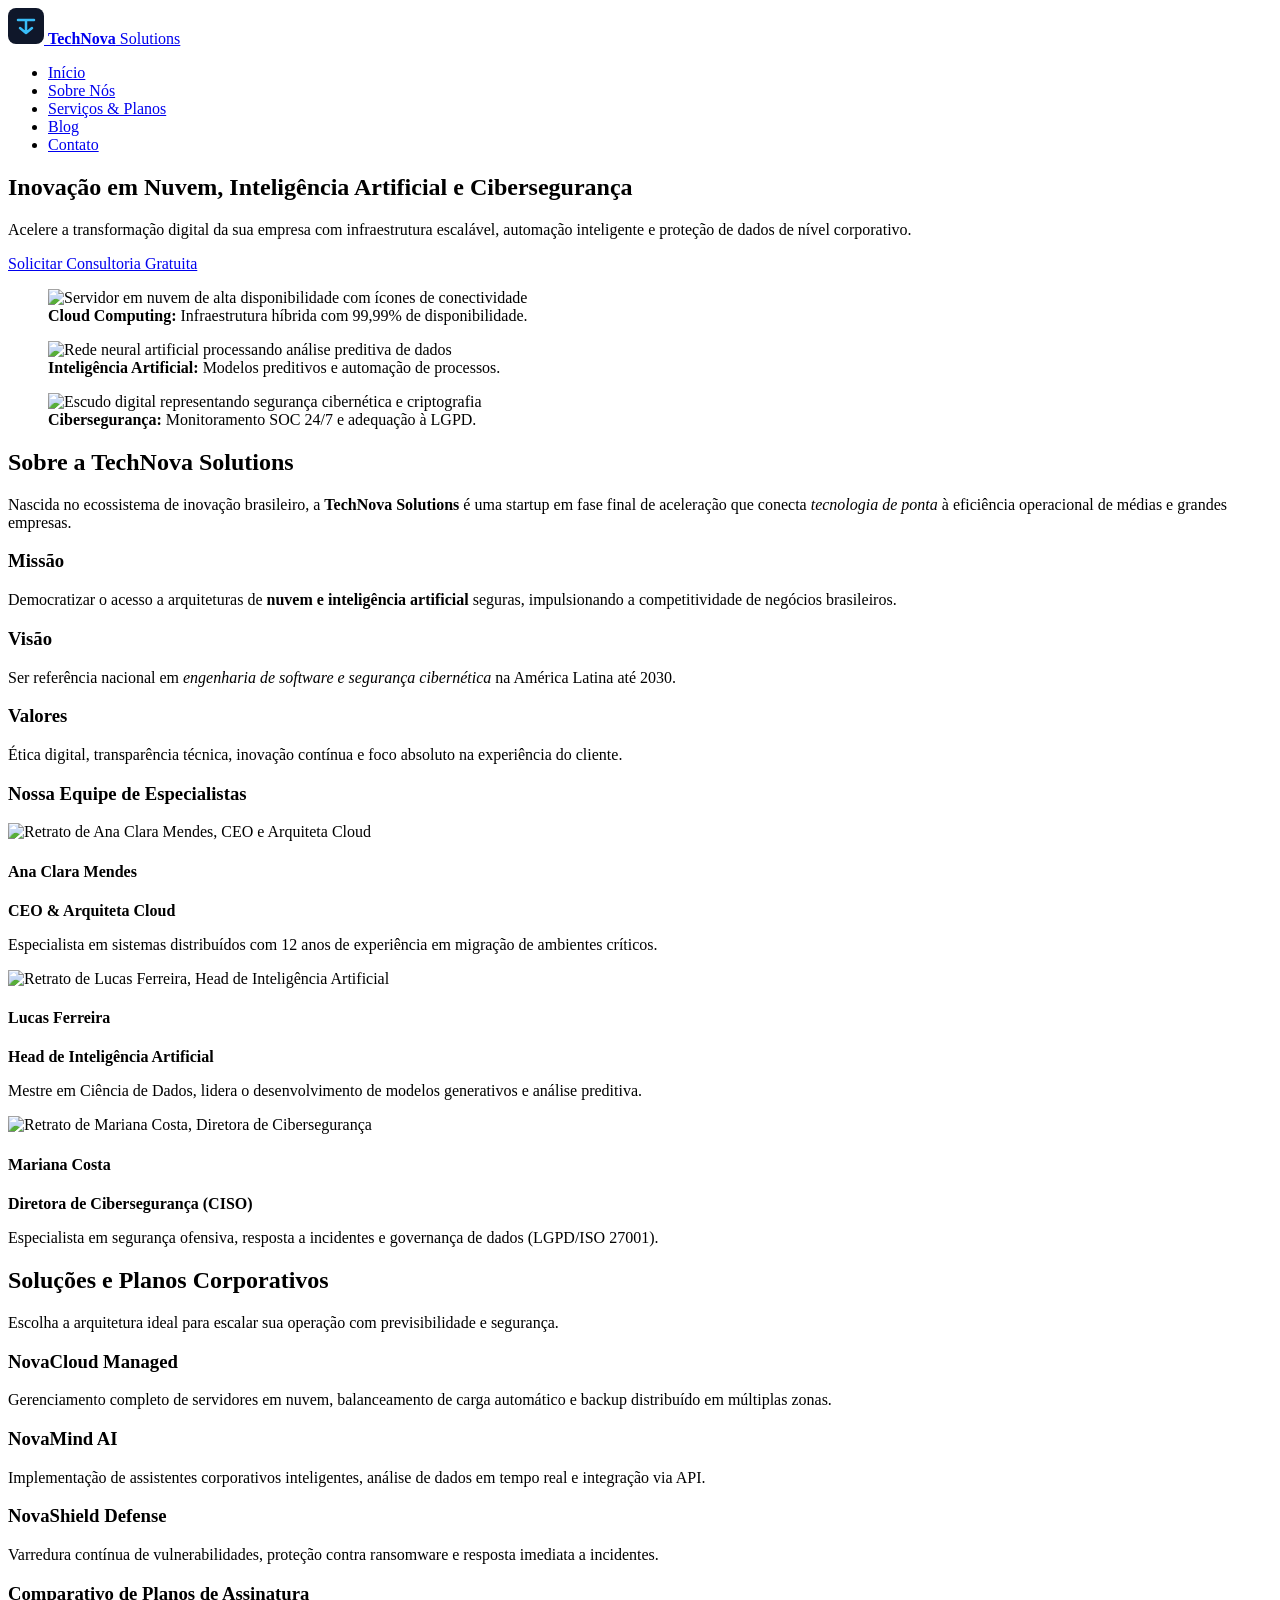
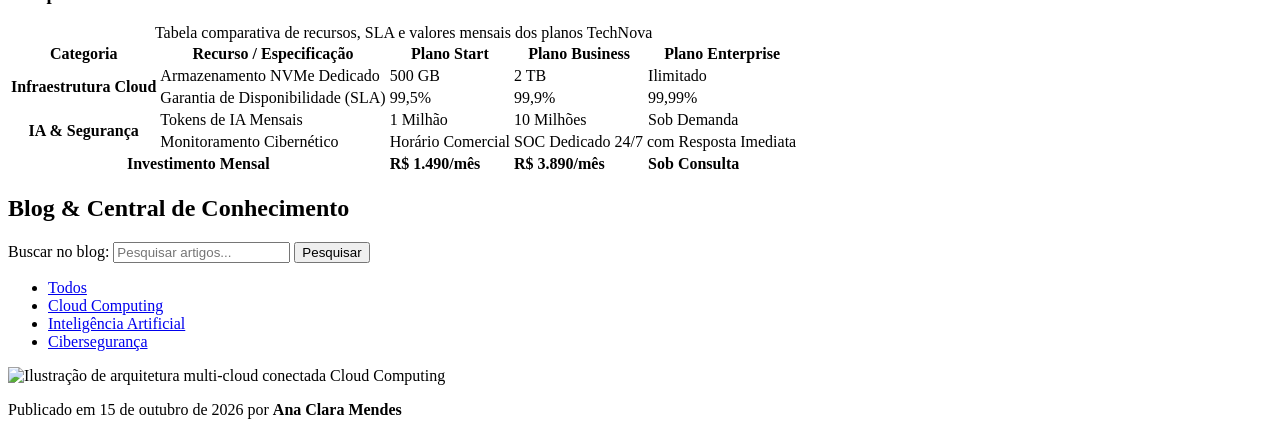
==== index.html @ b2b6f281 "Add files via upload" ====
<!DOCTYPE html>
<html lang="pt-BR">
<head>
    <meta charset="UTF-8">
    <meta name="viewport" content="width=device-width, initial-scale=1.0">
    <meta name="description" content="TechNova Solutions - Startup brasileira especializada em Computação em Nuvem, Inteligência Artificial e Cibersegurança para empresas modernas.">
    <title>TechNova Solutions | Cloud, Inteligência Artificial e Cibersegurança</title>
    <link rel="stylesheet" href="css/style.css">
</head>
<body id="topo">

    <header>
        <div class="logo">
            <a href="#topo" aria-label="Página inicial da TechNova Solutions">
                <svg width="36" height="36" viewBox="0 0 36 36" fill="none" xmlns="http://w3.org" aria-hidden="true">
                    <rect width="36" height="36" rx="8" fill="#0F172A"/>
                    <path d="M10 12H26M18 12V25M12 20L18 25L24 20" stroke="#38BDF8" stroke-width="2.5" stroke-linecap="round" stroke-linejoin="round"/>
                </svg>
                <span><strong>TechNova</strong> Solutions</span>
            </a>
        </div>

        <nav aria-label="Menu Principal">
            <ul>
                <li><a href="#inicio">Início</a></li>
                <li><a href="#sobre">Sobre Nós</a></li>
                <li><a href="#servicos">Serviços &amp; Planos</a></li>
                <li><a href="#blog">Blog</a></li>
                <li><a href="#contato">Contato</a></li>
            </ul>
        </nav>
    </header>

    <main>

        <section id="inicio" class="hero">
            <div class="hero-conteudo">
                <h1>Inovação em Nuvem, Inteligência Artificial e Cibersegurança</h1>
                <p>Acelere a transformação digital da sua empresa com infraestrutura escalável, automação inteligente e proteção de dados de nível corporativo.</p>
                <a href="#contato" class="btn-cta">Solicitar Consultoria Gratuita</a>
            </div>

            <div class="hero-destaques">
                <figure>
                    <img src="img/destaque-cloud.webp" alt="Servidor em nuvem de alta disponibilidade com ícones de conectividade" width="320" height="200">
                    <figcaption><strong>Cloud Computing:</strong> Infraestrutura híbrida com 99,99% de disponibilidade.</figcaption>
                </figure>

                <figure>
                    <img src="img/destaque-ia.webp" alt="Rede neural artificial processando análise preditiva de dados" width="320" height="200">
                    <figcaption><strong>Inteligência Artificial:</strong> Modelos preditivos e automação de processos.</figcaption>
                </figure>

                <figure>
                    <img src="img/destaque-cyber.webp" alt="Escudo digital representando segurança cibernética e criptografia" width="320" height="200">
                    <figcaption><strong>Cibersegurança:</strong> Monitoramento SOC 24/7 e adequação à LGPD.</figcaption>
                </figure>
            </div>
        </section>

        <section id="sobre">
            <h2>Sobre a TechNova Solutions</h2>
            <p>Nascida no ecossistema de inovação brasileiro, a <strong>TechNova Solutions</strong> é uma startup em fase final de aceleração que conecta <em>tecnologia de ponta</em> à eficiência operacional de médias e grandes empresas.</p>

            <div class="pilares-institucionais">
                <article>
                    <h3>Missão</h3>
                    <p>Democratizar o acesso a arquiteturas de <strong>nuvem e inteligência artificial</strong> seguras, impulsionando a competitividade de negócios brasileiros.</p>
                </article>

                <article>
                    <h3>Visão</h3>
                    <p>Ser referência nacional em <em>engenharia de software e segurança cibernética</em> na América Latina até 2030.</p>
                </article>

                <article>
                    <h3>Valores</h3>
                    <p>Ética digital, transparência técnica, inovação contínua e foco absoluto na experiência do cliente.</p>
                </article>
            </div>

            <h3>Nossa Equipe de Especialistas</h3>
            <div class="grade-equipe">
                <article>
                    <img src="img/equipe-ana.webp" alt="Retrato de Ana Clara Mendes, CEO e Arquiteta Cloud" width="220" height="220">
                    <h4>Ana Clara Mendes</h4>
                    <p><strong>CEO &amp; Arquiteta Cloud</strong></p>
                    <p>Especialista em sistemas distribuídos com 12 anos de experiência em migração de ambientes críticos.</p>
                </article>

                <article>
                    <img src="img/equipe-lucas.webp" alt="Retrato de Lucas Ferreira, Head de Inteligência Artificial" width="220" height="220">
                    <h4>Lucas Ferreira</h4>
                    <p><strong>Head de Inteligência Artificial</strong></p>
                    <p>Mestre em Ciência de Dados, lidera o desenvolvimento de modelos generativos e análise preditiva.</p>
                </article>

                <article>
                    <img src="img/equipe-mariana.webp" alt="Retrato de Mariana Costa, Diretora de Cibersegurança" width="220" height="220">
                    <h4>Mariana Costa</h4>
                    <p><strong>Diretora de Cibersegurança (CISO)</strong></p>
                    <p>Especialista em segurança ofensiva, resposta a incidentes e governança de dados (LGPD/ISO 27001).</p>
                </article>
            </div>
        </section>

        <section id="servicos">
            <h2>Soluções e Planos Corporativos</h2>
            <p>Escolha a arquitetura ideal para escalar sua operação com previsibilidade e segurança.</p>

            <div class="catalogo-servicos">
                <article>
                    <h3>NovaCloud Managed</h3>
                    <p>Gerenciamento completo de servidores em nuvem, balanceamento de carga automático e backup distribuído em múltiplas zonas.</p>
                </article>

                <article>
                    <h3>NovaMind AI</h3>
                    <p>Implementação de assistentes corporativos inteligentes, análise de dados em tempo real e integração via API.</p>
                </article>

                <article>
                    <h3>NovaShield Defense</h3>
                    <p>Varredura contínua de vulnerabilidades, proteção contra ransomware e resposta imediata a incidentes.</p>
                </article>
            </div>

            <h3>Comparativo de Planos de Assinatura</h3>
            <table>
                <caption>Tabela comparativa de recursos, SLA e valores mensais dos planos TechNova</caption>
                <thead>
                    <tr>
                        <th scope="col">Categoria</th>
                        <th scope="col">Recurso / Especificação</th>
                        <th scope="col">Plano Start</th>
                        <th scope="col">Plano Business</th>
                        <th scope="col">Plano Enterprise</th>
                    </tr>
                </thead>
                <tbody>
                    <tr>
                        <th scope="row" rowspan="2">Infraestrutura Cloud</th>
                        <td>Armazenamento NVMe Dedicado</td>
                        <td>500 GB</td>
                        <td>2 TB</td>
                        <td>Ilimitado</td>
                    </tr>
                    <tr>
                        <td>Garantia de Disponibilidade (SLA)</td>
                        <td>99,5%</td>
                        <td>99,9%</td>
                        <td>99,99%</td>
                    </tr>
                    <tr>
                        <th scope="row" rowspan="2">IA &amp; Segurança</th>
                        <td>Tokens de IA Mensais</td>
                        <td>1 Milhão</td>
                        <td>10 Milhões</td>
                        <td>Sob Demanda</td>
                    </tr>
                    <tr>
                        <td>Monitoramento Cibernético</td>
                        <td>Horário Comercial</td>
                        <td colspan="2">SOC Dedicado 24/7 com Resposta Imediata</td>
                    </tr>
                </tbody>
                <tfoot>
                    <tr>
                        <th scope="row" colspan="2">Investimento Mensal</th>
                        <td><strong>R$ 1.490/mês</strong></td>
                        <td><strong>R$ 3.890/mês</strong></td>
                        <td><strong>Sob Consulta</strong></td>
                    </tr>
                </tfoot>
            </table>
        </section>

        <section id="blog">
            <h2>Blog &amp; Central de Conhecimento</h2>

            <div class="blog-filtros">
                <form action="#blog" method="get" role="search">
                    <label for="busca-artigos">Buscar no blog:</label>
                    <input type="search" id="busca-artigos" name="q" placeholder="Pesquisar artigos...">
                    <button type="submit">Pesquisar</button>
                </form>

                <nav aria-label="Categorias do Blog">
                    <ul>
                        <li><a href="#blog">Todos</a></li>
                        <li><a href="#blog">Cloud Computing</a></li>
                        <li><a href="#blog">Inteligência Artificial</a></li>
                        <li><a href="#blog">Cibersegurança</a></li>
                    </ul>
                </nav>
            </div>

            <div class="grade-artigos">
                <article>
                    <img src="img/blog-nuvem.webp" alt="Ilustração de arquitetura multi-cloud conectada" width="350" height="200">
                    <span>Cloud Computing</span>
                    <p>Publicado em <time datetime="2026-10-15">15 de outubro de 2026</time> por <strong>Ana Clara Mendes</strong></p>
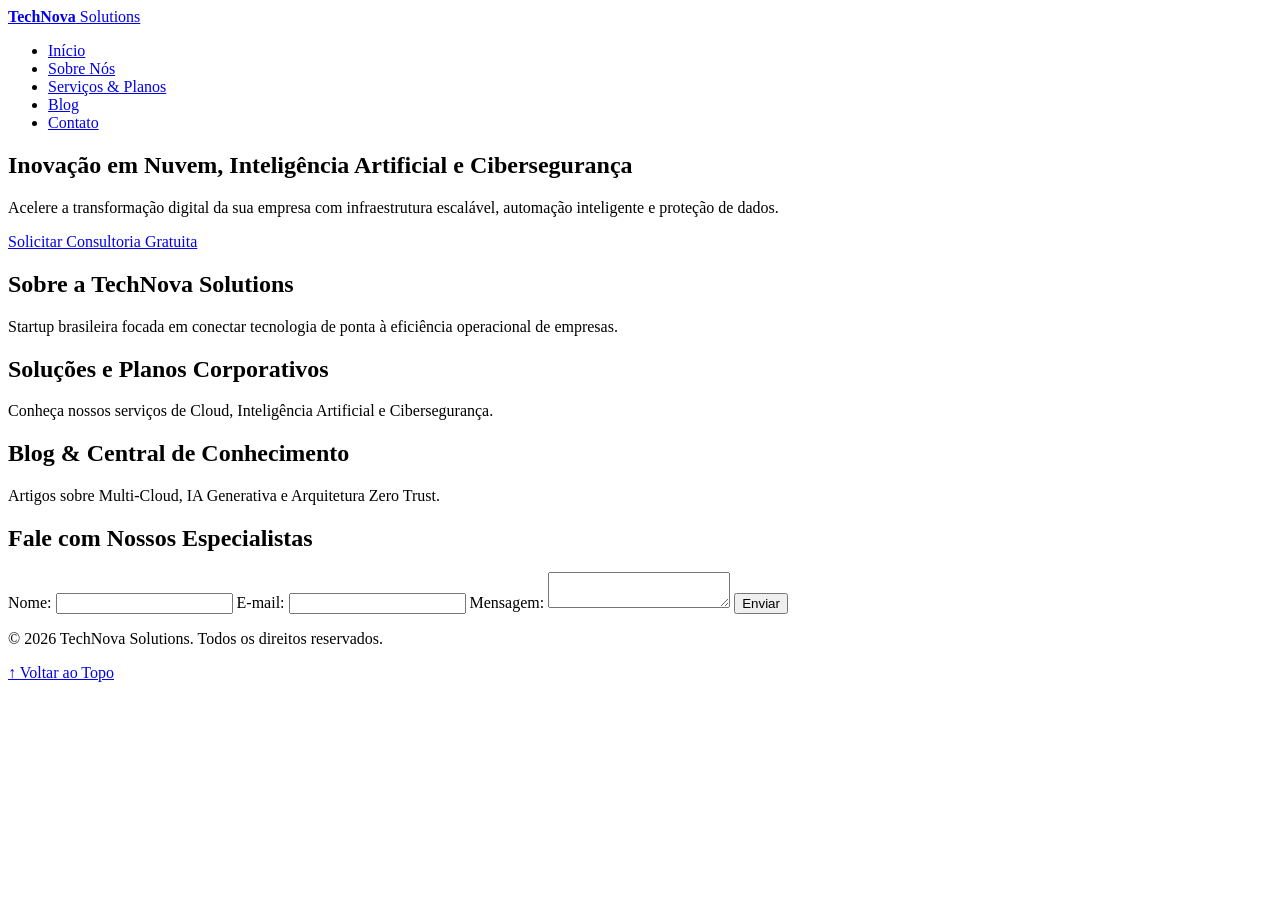
==== commit c04c483c: "Update index.html" ====
--- a/index.html
+++ b/index.html
@@ -3,23 +3,15 @@
 <head>
     <meta charset="UTF-8">
     <meta name="viewport" content="width=device-width, initial-scale=1.0">
-    <meta name="description" content="TechNova Solutions - Startup brasileira especializada em Computação em Nuvem, Inteligência Artificial e Cibersegurança para empresas modernas.">
+    <meta name="description" content="TechNova Solutions - Startup brasileira especializada em Computação em Nuvem, Inteligência Artificial e Cibersegurança.">
     <title>TechNova Solutions | Cloud, Inteligência Artificial e Cibersegurança</title>
     <link rel="stylesheet" href="css/style.css">
 </head>
 <body id="topo">
-
     <header>
         <div class="logo">
-            <a href="#topo" aria-label="Página inicial da TechNova Solutions">
-                <svg width="36" height="36" viewBox="0 0 36 36" fill="none" xmlns="http://w3.org" aria-hidden="true">
-                    <rect width="36" height="36" rx="8" fill="#0F172A"/>
-                    <path d="M10 12H26M18 12V25M12 20L18 25L24 20" stroke="#38BDF8" stroke-width="2.5" stroke-linecap="round" stroke-linejoin="round"/>
-                </svg>
-                <span><strong>TechNova</strong> Solutions</span>
-            </a>
+            <a href="#topo"><strong>TechNova</strong> Solutions</a>
         </div>
-
         <nav aria-label="Menu Principal">
             <ul>
                 <li><a href="#inicio">Início</a></li>
@@ -32,171 +24,47 @@
     </header>
 
     <main>
-
         <section id="inicio" class="hero">
-            <div class="hero-conteudo">
-                <h1>Inovação em Nuvem, Inteligência Artificial e Cibersegurança</h1>
-                <p>Acelere a transformação digital da sua empresa com infraestrutura escalável, automação inteligente e proteção de dados de nível corporativo.</p>
-                <a href="#contato" class="btn-cta">Solicitar Consultoria Gratuita</a>
-            </div>
-
-            <div class="hero-destaques">
-                <figure>
-                    <img src="img/destaque-cloud.webp" alt="Servidor em nuvem de alta disponibilidade com ícones de conectividade" width="320" height="200">
-                    <figcaption><strong>Cloud Computing:</strong> Infraestrutura híbrida com 99,99% de disponibilidade.</figcaption>
-                </figure>
-
-                <figure>
-                    <img src="img/destaque-ia.webp" alt="Rede neural artificial processando análise preditiva de dados" width="320" height="200">
-                    <figcaption><strong>Inteligência Artificial:</strong> Modelos preditivos e automação de processos.</figcaption>
-                </figure>
-
-                <figure>
-                    <img src="img/destaque-cyber.webp" alt="Escudo digital representando segurança cibernética e criptografia" width="320" height="200">
-                    <figcaption><strong>Cibersegurança:</strong> Monitoramento SOC 24/7 e adequação à LGPD.</figcaption>
-                </figure>
-            </div>
+            <h1>Inovação em Nuvem, Inteligência Artificial e Cibersegurança</h1>
+            <p>Acelere a transformação digital da sua empresa com infraestrutura escalável, automação inteligente e proteção de dados.</p>
+            <a href="#contato" class="btn-cta">Solicitar Consultoria Gratuita</a>
         </section>
 
         <section id="sobre">
             <h2>Sobre a TechNova Solutions</h2>
-            <p>Nascida no ecossistema de inovação brasileiro, a <strong>TechNova Solutions</strong> é uma startup em fase final de aceleração que conecta <em>tecnologia de ponta</em> à eficiência operacional de médias e grandes empresas.</p>
-
-            <div class="pilares-institucionais">
-                <article>
-                    <h3>Missão</h3>
-                    <p>Democratizar o acesso a arquiteturas de <strong>nuvem e inteligência artificial</strong> seguras, impulsionando a competitividade de negócios brasileiros.</p>
-                </article>
-
-                <article>
-                    <h3>Visão</h3>
-                    <p>Ser referência nacional em <em>engenharia de software e segurança cibernética</em> na América Latina até 2030.</p>
-                </article>
-
-                <article>
-                    <h3>Valores</h3>
-                    <p>Ética digital, transparência técnica, inovação contínua e foco absoluto na experiência do cliente.</p>
-                </article>
-            </div>
-
-            <h3>Nossa Equipe de Especialistas</h3>
-            <div class="grade-equipe">
-                <article>
-                    <img src="img/equipe-ana.webp" alt="Retrato de Ana Clara Mendes, CEO e Arquiteta Cloud" width="220" height="220">
-                    <h4>Ana Clara Mendes</h4>
-                    <p><strong>CEO &amp; Arquiteta Cloud</strong></p>
-                    <p>Especialista em sistemas distribuídos com 12 anos de experiência em migração de ambientes críticos.</p>
-                </article>
-
-                <article>
-                    <img src="img/equipe-lucas.webp" alt="Retrato de Lucas Ferreira, Head de Inteligência Artificial" width="220" height="220">
-                    <h4>Lucas Ferreira</h4>
-                    <p><strong>Head de Inteligência Artificial</strong></p>
-                    <p>Mestre em Ciência de Dados, lidera o desenvolvimento de modelos generativos e análise preditiva.</p>
-                </article>
-
-                <article>
-                    <img src="img/equipe-mariana.webp" alt="Retrato de Mariana Costa, Diretora de Cibersegurança" width="220" height="220">
-                    <h4>Mariana Costa</h4>
-                    <p><strong>Diretora de Cibersegurança (CISO)</strong></p>
-                    <p>Especialista em segurança ofensiva, resposta a incidentes e governança de dados (LGPD/ISO 27001).</p>
-                </article>
-            </div>
+            <p>Startup brasileira focada em conectar tecnologia de ponta à eficiência operacional de empresas.</p>
         </section>
 
         <section id="servicos">
             <h2>Soluções e Planos Corporativos</h2>
-            <p>Escolha a arquitetura ideal para escalar sua operação com previsibilidade e segurança.</p>
-
-            <div class="catalogo-servicos">
-                <article>
-                    <h3>NovaCloud Managed</h3>
-                    <p>Gerenciamento completo de servidores em nuvem, balanceamento de carga automático e backup distribuído em múltiplas zonas.</p>
-                </article>
-
-                <article>
-                    <h3>NovaMind AI</h3>
-                    <p>Implementação de assistentes corporativos inteligentes, análise de dados em tempo real e integração via API.</p>
-                </article>
-
-                <article>
-                    <h3>NovaShield Defense</h3>
-                    <p>Varredura contínua de vulnerabilidades, proteção contra ransomware e resposta imediata a incidentes.</p>
-                </article>
-            </div>
-
-            <h3>Comparativo de Planos de Assinatura</h3>
-            <table>
-                <caption>Tabela comparativa de recursos, SLA e valores mensais dos planos TechNova</caption>
-                <thead>
-                    <tr>
-                        <th scope="col">Categoria</th>
-                        <th scope="col">Recurso / Especificação</th>
-                        <th scope="col">Plano Start</th>
-                        <th scope="col">Plano Business</th>
-                        <th scope="col">Plano Enterprise</th>
-                    </tr>
-                </thead>
-                <tbody>
-                    <tr>
-                        <th scope="row" rowspan="2">Infraestrutura Cloud</th>
-                        <td>Armazenamento NVMe Dedicado</td>
-                        <td>500 GB</td>
-                        <td>2 TB</td>
-                        <td>Ilimitado</td>
-                    </tr>
-                    <tr>
-                        <td>Garantia de Disponibilidade (SLA)</td>
-                        <td>99,5%</td>
-                        <td>99,9%</td>
-                        <td>99,99%</td>
-                    </tr>
-                    <tr>
-                        <th scope="row" rowspan="2">IA &amp; Segurança</th>
-                        <td>Tokens de IA Mensais</td>
-                        <td>1 Milhão</td>
-                        <td>10 Milhões</td>
-                        <td>Sob Demanda</td>
-                    </tr>
-                    <tr>
-                        <td>Monitoramento Cibernético</td>
-                        <td>Horário Comercial</td>
-                        <td colspan="2">SOC Dedicado 24/7 com Resposta Imediata</td>
-                    </tr>
-                </tbody>
-                <tfoot>
-                    <tr>
-                        <th scope="row" colspan="2">Investimento Mensal</th>
-                        <td><strong>R$ 1.490/mês</strong></td>
-                        <td><strong>R$ 3.890/mês</strong></td>
-                        <td><strong>Sob Consulta</strong></td>
-                    </tr>
-                </tfoot>
-            </table>
+            <p>Conheça nossos serviços de Cloud, Inteligência Artificial e Cibersegurança.</p>
         </section>
 
         <section id="blog">
             <h2>Blog &amp; Central de Conhecimento</h2>
+            <p>Artigos sobre Multi-Cloud, IA Generativa e Arquitetura Zero Trust.</p>
+        </section>
 
-            <div class="blog-filtros">
-                <form action="#blog" method="get" role="search">
-                    <label for="busca-artigos">Buscar no blog:</label>
-                    <input type="search" id="busca-artigos" name="q" placeholder="Pesquisar artigos...">
-                    <button type="submit">Pesquisar</button>
-                </form>
+        <section id="contato">
+            <h2>Fale com Nossos Especialistas</h2>
+            <form action="#contato" method="post">
+                <label for="nome">Nome:</label>
+                <input type="text" id="nome" name="nome" required>
+                
+                <label for="email">E-mail:</label>
+                <input type="email" id="email" name="email" required>
+                
+                <label for="mensagem">Mensagem:</label>
+                <textarea id="mensagem" name="mensagem" required></textarea>
+                
+                <button type="submit">Enviar</button>
+            </form>
+        </section>
+    </main>
 
-                <nav aria-label="Categorias do Blog">
-                    <ul>
-                        <li><a href="#blog">Todos</a></li>
-                        <li><a href="#blog">Cloud Computing</a></li>
-                        <li><a href="#blog">Inteligência Artificial</a></li>
-                        <li><a href="#blog">Cibersegurança</a></li>
-                    </ul>
-                </nav>
-            </div>
-
-            <div class="grade-artigos">
-                <article>
-                    <img src="img/blog-nuvem.webp" alt="Ilustração de arquitetura multi-cloud conectada" width="350" height="200">
-                    <span>Cloud Computing</span>
-                    <p>Publicado em <time datetime="2026-10-15">15 de outubro de 2026</time> por <strong>Ana Clara Mendes</strong></p>
+    <footer>
+        <p>&copy; 2026 TechNova Solutions. Todos os direitos reservados.</p>
+        <p><a href="#topo">↑ Voltar ao Topo</a></p>
+    </footer>
+</body>
+</html>
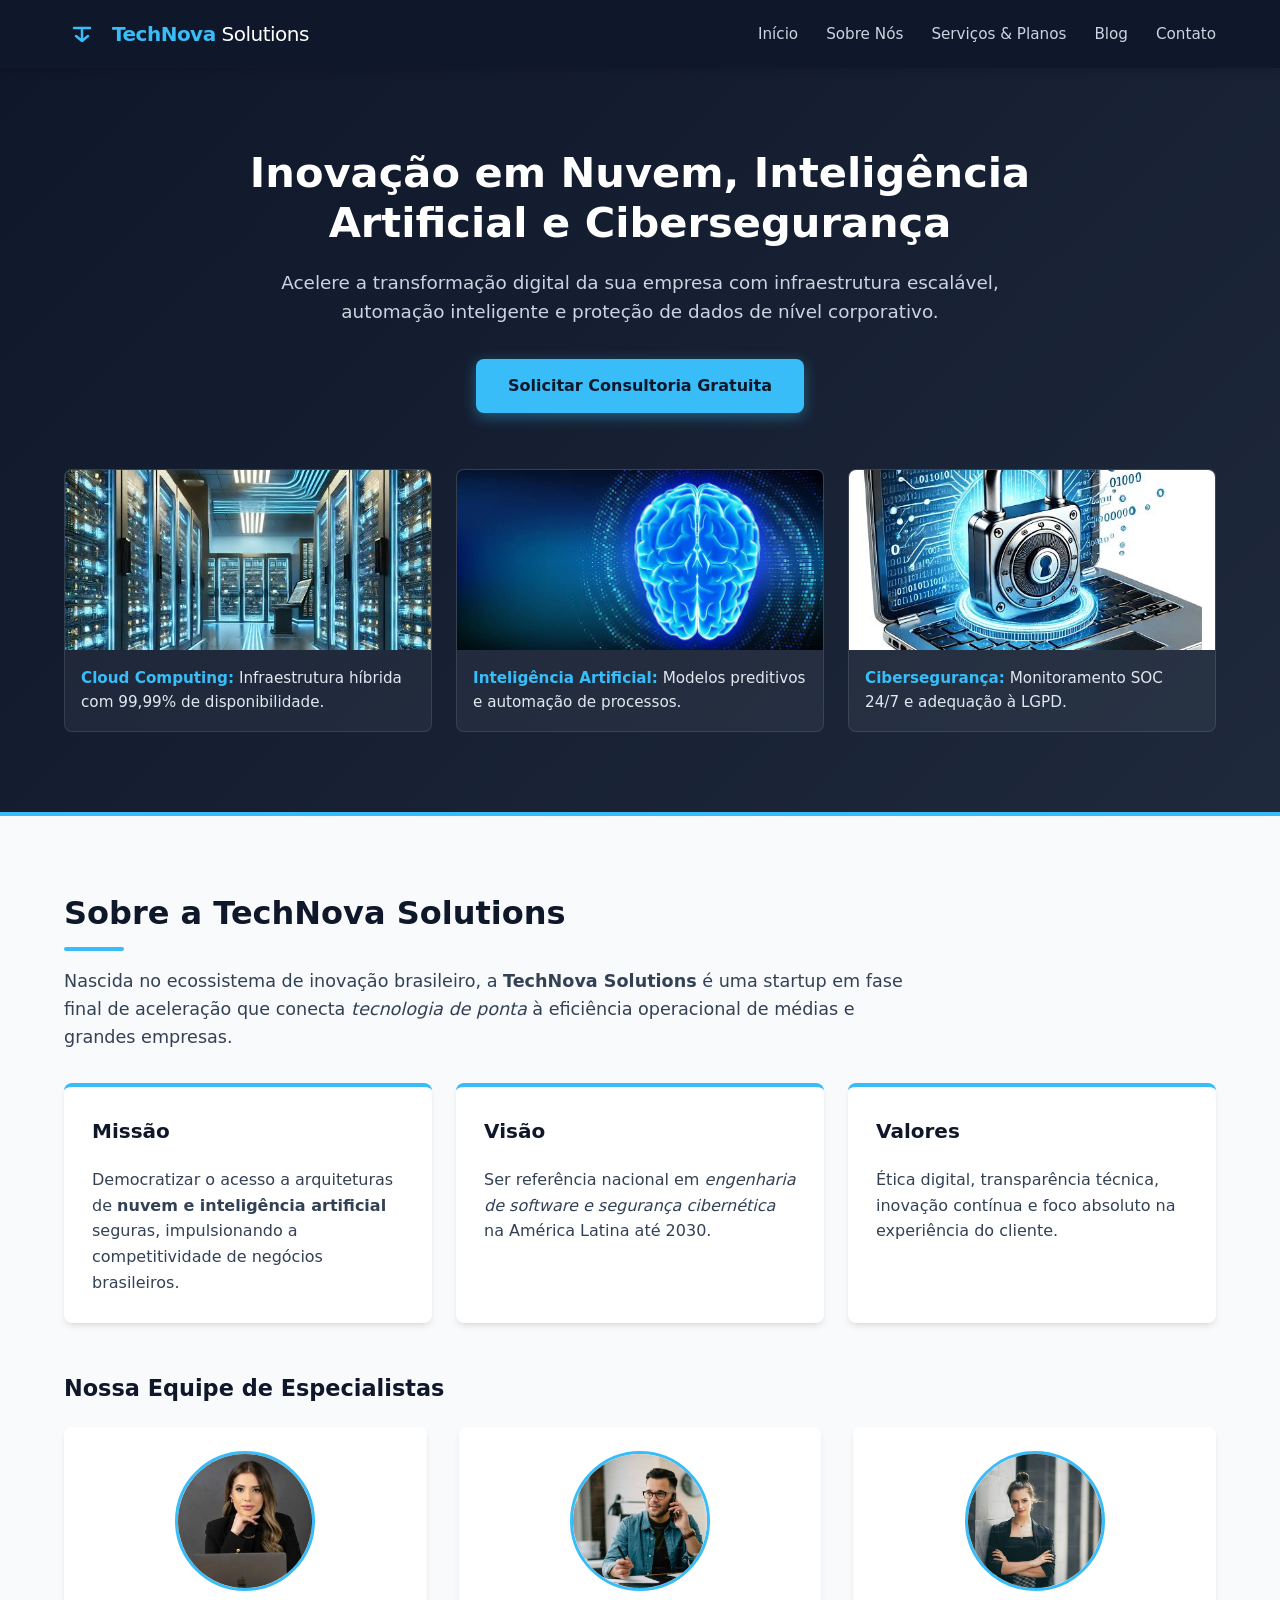
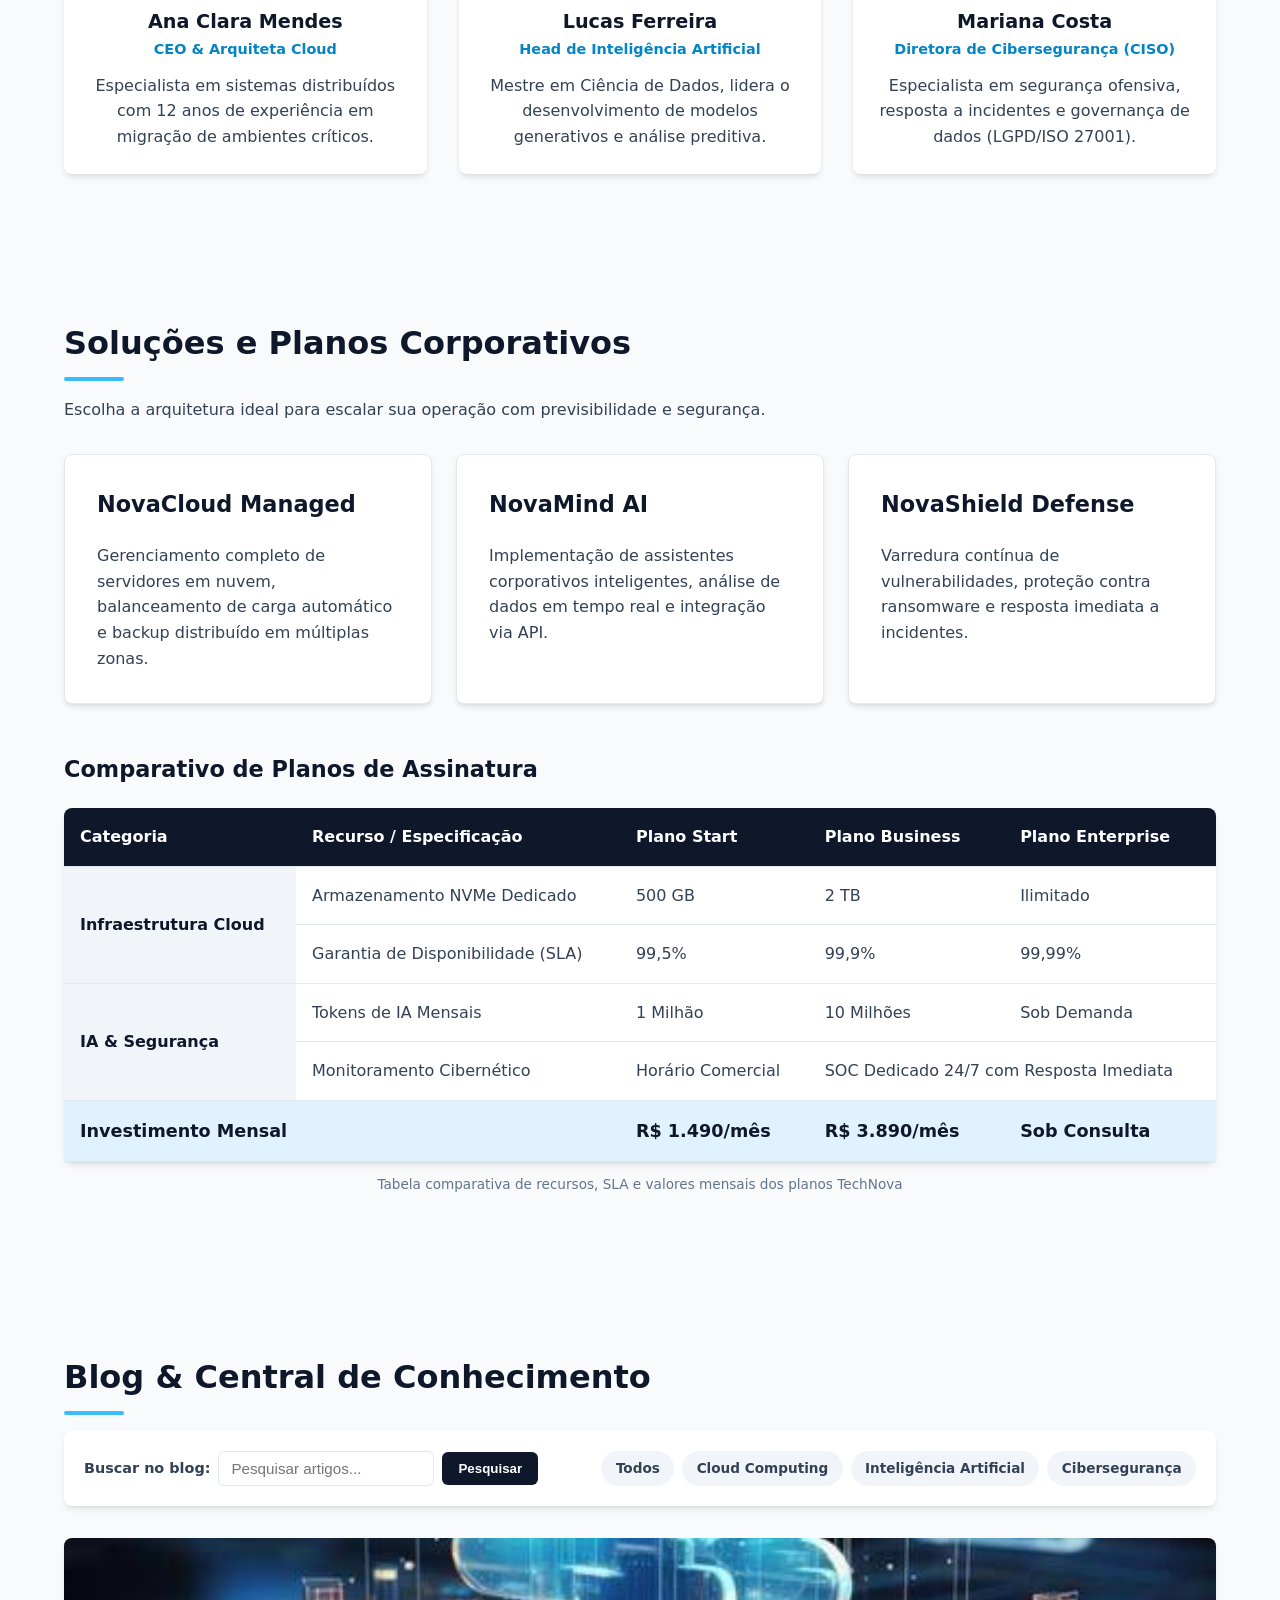
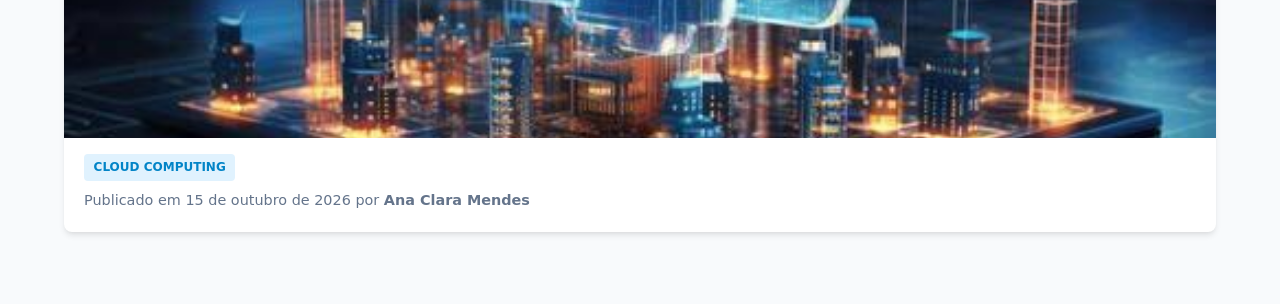
==== commit 6c9aa125: "bagui ta certo agr" ====
--- a/index.html
+++ b/index.html
@@ -3,15 +3,23 @@
 <head>
     <meta charset="UTF-8">
     <meta name="viewport" content="width=device-width, initial-scale=1.0">
-    <meta name="description" content="TechNova Solutions - Startup brasileira especializada em Computação em Nuvem, Inteligência Artificial e Cibersegurança.">
+    <meta name="description" content="TechNova Solutions - Startup brasileira especializada em Computação em Nuvem, Inteligência Artificial e Cibersegurança para empresas modernas.">
     <title>TechNova Solutions | Cloud, Inteligência Artificial e Cibersegurança</title>
     <link rel="stylesheet" href="css/style.css">
 </head>
 <body id="topo">
+
     <header>
         <div class="logo">
-            <a href="#topo"><strong>TechNova</strong> Solutions</a>
+            <a href="#topo" aria-label="Página inicial da TechNova Solutions">
+                <svg width="36" height="36" viewBox="0 0 36 36" fill="none" xmlns="http://w3.org" aria-hidden="true">
+                    <rect width="36" height="36" rx="8" fill="#0F172A"/>
+                    <path d="M10 12H26M18 12V25M12 20L18 25L24 20" stroke="#38BDF8" stroke-width="2.5" stroke-linecap="round" stroke-linejoin="round"/>
+                </svg>
+                <span><strong>TechNova</strong> Solutions</span>
+            </a>
         </div>
+
         <nav aria-label="Menu Principal">
             <ul>
                 <li><a href="#inicio">Início</a></li>
@@ -24,47 +32,171 @@
     </header>
 
     <main>
+
         <section id="inicio" class="hero">
-            <h1>Inovação em Nuvem, Inteligência Artificial e Cibersegurança</h1>
-            <p>Acelere a transformação digital da sua empresa com infraestrutura escalável, automação inteligente e proteção de dados.</p>
-            <a href="#contato" class="btn-cta">Solicitar Consultoria Gratuita</a>
+            <div class="hero-conteudo">
+                <h1>Inovação em Nuvem, Inteligência Artificial e Cibersegurança</h1>
+                <p>Acelere a transformação digital da sua empresa com infraestrutura escalável, automação inteligente e proteção de dados de nível corporativo.</p>
+                <a href="#contato" class="btn-cta">Solicitar Consultoria Gratuita</a>
+            </div>
+
+            <div class="hero-destaques">
+                <figure>
+                    <img src="img/destaque-cloud.webp" alt="Servidor em nuvem de alta disponibilidade com ícones de conectividade" width="320" height="200">
+                    <figcaption><strong>Cloud Computing:</strong> Infraestrutura híbrida com 99,99% de disponibilidade.</figcaption>
+                </figure>
+
+                <figure>
+                    <img src="img/destaque-ia.webp" alt="Rede neural artificial processando análise preditiva de dados" width="320" height="200">
+                    <figcaption><strong>Inteligência Artificial:</strong> Modelos preditivos e automação de processos.</figcaption>
+                </figure>
+
+                <figure>
+                    <img src="img/destaque-cyber.webp" alt="Escudo digital representando segurança cibernética e criptografia" width="320" height="200">
+                    <figcaption><strong>Cibersegurança:</strong> Monitoramento SOC 24/7 e adequação à LGPD.</figcaption>
+                </figure>
+            </div>
         </section>
 
         <section id="sobre">
             <h2>Sobre a TechNova Solutions</h2>
-            <p>Startup brasileira focada em conectar tecnologia de ponta à eficiência operacional de empresas.</p>
+            <p>Nascida no ecossistema de inovação brasileiro, a <strong>TechNova Solutions</strong> é uma startup em fase final de aceleração que conecta <em>tecnologia de ponta</em> à eficiência operacional de médias e grandes empresas.</p>
+
+            <div class="pilares-institucionais">
+                <article>
+                    <h3>Missão</h3>
+                    <p>Democratizar o acesso a arquiteturas de <strong>nuvem e inteligência artificial</strong> seguras, impulsionando a competitividade de negócios brasileiros.</p>
+                </article>
+
+                <article>
+                    <h3>Visão</h3>
+                    <p>Ser referência nacional em <em>engenharia de software e segurança cibernética</em> na América Latina até 2030.</p>
+                </article>
+
+                <article>
+                    <h3>Valores</h3>
+                    <p>Ética digital, transparência técnica, inovação contínua e foco absoluto na experiência do cliente.</p>
+                </article>
+            </div>
+
+            <h3>Nossa Equipe de Especialistas</h3>
+            <div class="grade-equipe">
+                <article>
+                    <img src="img/equipe-ana.webp" alt="Retrato de Ana Clara Mendes, CEO e Arquiteta Cloud" width="220" height="220">
+                    <h4>Ana Clara Mendes</h4>
+                    <p><strong>CEO &amp; Arquiteta Cloud</strong></p>
+                    <p>Especialista em sistemas distribuídos com 12 anos de experiência em migração de ambientes críticos.</p>
+                </article>
+
+                <article>
+                    <img src="img/equipe-lucas.webp" alt="Retrato de Lucas Ferreira, Head de Inteligência Artificial" width="220" height="220">
+                    <h4>Lucas Ferreira</h4>
+                    <p><strong>Head de Inteligência Artificial</strong></p>
+                    <p>Mestre em Ciência de Dados, lidera o desenvolvimento de modelos generativos e análise preditiva.</p>
+                </article>
+
+                <article>
+                    <img src="img/equipe-mariana.webp" alt="Retrato de Mariana Costa, Diretora de Cibersegurança" width="220" height="220">
+                    <h4>Mariana Costa</h4>
+                    <p><strong>Diretora de Cibersegurança (CISO)</strong></p>
+                    <p>Especialista em segurança ofensiva, resposta a incidentes e governança de dados (LGPD/ISO 27001).</p>
+                </article>
+            </div>
         </section>
 
         <section id="servicos">
             <h2>Soluções e Planos Corporativos</h2>
-            <p>Conheça nossos serviços de Cloud, Inteligência Artificial e Cibersegurança.</p>
+            <p>Escolha a arquitetura ideal para escalar sua operação com previsibilidade e segurança.</p>
+
+            <div class="catalogo-servicos">
+                <article>
+                    <h3>NovaCloud Managed</h3>
+                    <p>Gerenciamento completo de servidores em nuvem, balanceamento de carga automático e backup distribuído em múltiplas zonas.</p>
+                </article>
+
+                <article>
+                    <h3>NovaMind AI</h3>
+                    <p>Implementação de assistentes corporativos inteligentes, análise de dados em tempo real e integração via API.</p>
+                </article>
+
+                <article>
+                    <h3>NovaShield Defense</h3>
+                    <p>Varredura contínua de vulnerabilidades, proteção contra ransomware e resposta imediata a incidentes.</p>
+                </article>
+            </div>
+
+            <h3>Comparativo de Planos de Assinatura</h3>
+            <table>
+                <caption>Tabela comparativa de recursos, SLA e valores mensais dos planos TechNova</caption>
+                <thead>
+                    <tr>
+                        <th scope="col">Categoria</th>
+                        <th scope="col">Recurso / Especificação</th>
+                        <th scope="col">Plano Start</th>
+                        <th scope="col">Plano Business</th>
+                        <th scope="col">Plano Enterprise</th>
+                    </tr>
+                </thead>
+                <tbody>
+                    <tr>
+                        <th scope="row" rowspan="2">Infraestrutura Cloud</th>
+                        <td>Armazenamento NVMe Dedicado</td>
+                        <td>500 GB</td>
+                        <td>2 TB</td>
+                        <td>Ilimitado</td>
+                    </tr>
+                    <tr>
+                        <td>Garantia de Disponibilidade (SLA)</td>
+                        <td>99,5%</td>
+                        <td>99,9%</td>
+                        <td>99,99%</td>
+                    </tr>
+                    <tr>
+                        <th scope="row" rowspan="2">IA &amp; Segurança</th>
+                        <td>Tokens de IA Mensais</td>
+                        <td>1 Milhão</td>
+                        <td>10 Milhões</td>
+                        <td>Sob Demanda</td>
+                    </tr>
+                    <tr>
+                        <td>Monitoramento Cibernético</td>
+                        <td>Horário Comercial</td>
+                        <td colspan="2">SOC Dedicado 24/7 com Resposta Imediata</td>
+                    </tr>
+                </tbody>
+                <tfoot>
+                    <tr>
+                        <th scope="row" colspan="2">Investimento Mensal</th>
+                        <td><strong>R$ 1.490/mês</strong></td>
+                        <td><strong>R$ 3.890/mês</strong></td>
+                        <td><strong>Sob Consulta</strong></td>
+                    </tr>
+                </tfoot>
+            </table>
         </section>
 
         <section id="blog">
             <h2>Blog &amp; Central de Conhecimento</h2>
-            <p>Artigos sobre Multi-Cloud, IA Generativa e Arquitetura Zero Trust.</p>
-        </section>
-
-        <section id="contato">
-            <h2>Fale com Nossos Especialistas</h2>
-            <form action="#contato" method="post">
-                <label for="nome">Nome:</label>
-                <input type="text" id="nome" name="nome" required>
-                
-                <label for="email">E-mail:</label>
-                <input type="email" id="email" name="email" required>
-                
-                <label for="mensagem">Mensagem:</label>
-                <textarea id="mensagem" name="mensagem" required></textarea>
-                
-                <button type="submit">Enviar</button>
-            </form>
-        </section>
-    </main>
-
-    <footer>
-        <p>&copy; 2026 TechNova Solutions. Todos os direitos reservados.</p>
-        <p><a href="#topo">↑ Voltar ao Topo</a></p>
-    </footer>
-</body>
-</html>
+
+            <div class="blog-filtros">
+                <form action="#blog" method="get" role="search">
+                    <label for="busca-artigos">Buscar no blog:</label>
+                    <input type="search" id="busca-artigos" name="q" placeholder="Pesquisar artigos...">
+                    <button type="submit">Pesquisar</button>
+                </form>
+
+                <nav aria-label="Categorias do Blog">
+                    <ul>
+                        <li><a href="#blog">Todos</a></li>
+                        <li><a href="#blog">Cloud Computing</a></li>
+                        <li><a href="#blog">Inteligência Artificial</a></li>
+                        <li><a href="#blog">Cibersegurança</a></li>
+                    </ul>
+                </nav>
+            </div>
+
+            <div class="grade-artigos">
+                <article>
+                    <img src="img/blog-nuvem.webp" alt="Ilustração de arquitetura multi-cloud conectada" width="350" height="200">
+                    <span>Cloud Computing</span>
+                    <p>Publicado em <time datetime="2026-10-15">15 de outubro de 2026</time> por <strong>Ana Clara Mendes</strong></p>
--- a/css/style.css
+++ b/css/style.css
@@ -0,0 +1,448 @@
+:root {
+  --cor-primaria: #0F172A;
+  --cor-secundaria: #1E293B;
+  --cor-destaque: #38BDF8;
+  --cor-destaque-hover: #0284C7;
+  --cor-fundo: #F8FAFC;
+  --cor-branco: #FFFFFF;
+  --cor-texto: #334155;
+  --cor-texto-suave: #64748B;
+  --cor-borda: #E2E8F0;
+  --sombra-card: 0 4px 6px -1px rgba(0, 0, 0, 0.1), 0 2px 4px -2px rgba(0, 0, 0, 0.05);
+  --raio-borda: 8px;
+}
+
+* {
+  margin: 0;
+  padding: 0;
+  box-sizing: border-box;
+}
+
+html {
+  scroll-behavior: smooth;
+  font-family: 'Segoe UI', system-ui, -apple-system, BlinkMacSystemFont, Roboto, sans-serif;
+  color: var(--cor-texto);
+  background-color: var(--cor-fundo);
+  line-height: 1.6;
+}
+
+img {
+  max-width: 100%;
+  height: auto;
+  display: block;
+}
+
+a {
+  text-decoration: none;
+  color: inherit;
+  transition: color 0.2s ease, background-color 0.2s ease;
+}
+
+ul {
+  list-style: none;
+}
+
+header {
+  background-color: var(--cor-primaria);
+  color: var(--cor-branco);
+  padding: 1rem 5%;
+  display: flex;
+  justify-content: space-between;
+  align-items: center;
+  position: sticky;
+  top: 0;
+  z-index: 1000;
+  box-shadow: 0 2px 10px rgba(0, 0, 0, 0.2);
+}
+
+.logo a {
+  display: flex;
+  align-items: center;
+  gap: 0.75rem;
+  font-size: 1.25rem;
+  letter-spacing: -0.5px;
+}
+
+.logo strong {
+  color: var(--cor-destaque);
+}
+
+header nav ul {
+  display: flex;
+  gap: 1.75rem;
+}
+
+header nav a {
+  font-size: 0.95rem;
+  font-weight: 500;
+  color: #CBD5E1;
+}
+
+header nav a:hover {
+  color: var(--cor-destaque);
+}
+
+section {
+  padding: 4.5rem 5%;
+  max-width: 1280px;
+  margin: 0 auto;
+}
+
+h2 {
+  font-size: 2rem;
+  color: var(--cor-primaria);
+  margin-bottom: 1rem;
+  position: relative;
+}
+
+h2::after {
+  content: "";
+  display: block;
+  width: 60px;
+  height: 4px;
+  background-color: var(--cor-destaque);
+  margin-top: 0.5rem;
+  border-radius: 2px;
+}
+
+h3 {
+  font-size: 1.4rem;
+  color: var(--cor-primaria);
+  margin: 2.5rem 0 1.25rem;
+}
+
+.hero {
+  background: linear-gradient(135deg, var(--cor-primaria) 0%, var(--cor-secundaria) 100%);
+  color: var(--cor-branco);
+  max-width: 100%;
+  padding: 5rem 5%;
+  border-bottom: 4px solid var(--cor-destaque);
+}
+
+.hero-conteudo {
+  max-width: 800px;
+  margin: 0 auto 3.5rem;
+  text-align: center;
+}
+
+.hero-conteudo h1 {
+  font-size: 2.6rem;
+  line-height: 1.2;
+  margin-bottom: 1.25rem;
+  color: var(--cor-branco);
+}
+
+.hero-conteudo p {
+  font-size: 1.15rem;
+  color: #CBD5E1;
+  margin-bottom: 2rem;
+}
+
+.btn-cta {
+  display: inline-block;
+  background-color: var(--cor-destaque);
+  color: var(--cor-primaria);
+  font-weight: 700;
+  padding: 0.9rem 2rem;
+  border-radius: var(--raio-borda);
+  font-size: 1rem;
+  box-shadow: 0 4px 14px rgba(56, 189, 248, 0.4);
+}
+
+.btn-cta:hover {
+  background-color: var(--cor-branco);
+  transform: translateY(-2px);
+}
+
+.hero-destaques {
+  max-width: 1200px;
+  margin: 0 auto;
+  display: grid;
+  grid-template-columns: repeat(auto-fit, minmax(280px, 1fr));
+  gap: 1.5rem;
+}
+
+.hero-destaques figure {
+  background-color: rgba(255, 255, 255, 0.05);
+  border: 1px solid rgba(255, 255, 255, 0.1);
+  border-radius: var(--raio-borda);
+  overflow: hidden;
+  transition: transform 0.2s ease;
+}
+
+.hero-destaques figure:hover {
+  transform: translateY(-4px);
+}
+
+.hero-destaques img {
+  width: 100%;
+  height: 180px;
+  object-fit: cover;
+}
+
+.hero-destaques figcaption {
+  padding: 1rem;
+  font-size: 0.95rem;
+  color: #E2E8F0;
+}
+
+.hero-destaques strong {
+  color: var(--cor-destaque);
+}
+
+#sobre > p {
+  font-size: 1.1rem;
+  max-width: 850px;
+  margin-bottom: 2rem;
+}
+
+.pilares-institucionais {
+  display: grid;
+  grid-template-columns: repeat(auto-fit, minmax(260px, 1fr));
+  gap: 1.5rem;
+  margin-bottom: 3rem;
+}
+
+.pilares-institucionais article {
+  background: var(--cor-branco);
+  padding: 1.75rem;
+  border-radius: var(--raio-borda);
+  border-top: 4px solid var(--cor-destaque);
+  box-shadow: var(--sombra-card);
+}
+
+.pilares-institucionais h3 {
+  margin-top: 0;
+  font-size: 1.25rem;
+}
+
+.grade-equipe {
+  display: grid;
+  grid-template-columns: repeat(auto-fit, minmax(260px, 1fr));
+  gap: 2rem;
+}
+
+.grade-equipe article {
+  background: var(--cor-branco);
+  border-radius: var(--raio-borda);
+  padding: 1.5rem;
+  text-align: center;
+  box-shadow: var(--sombra-card);
+}
+
+.grade-equipe img {
+  width: 140px;
+  height: 140px;
+  border-radius: 50%;
+  object-fit: cover;
+  margin: 0 auto 1rem;
+  border: 3px solid var(--cor-destaque);
+}
+
+.grade-equipe h4 {
+  font-size: 1.2rem;
+  color: var(--cor-primaria);
+}
+
+.grade-equipe p strong {
+  color: var(--cor-destaque-hover);
+  font-size: 0.9rem;
+  display: block;
+  margin-bottom: 0.75rem;
+}
+
+.catalogo-servicos {
+  display: grid;
+  grid-template-columns: repeat(auto-fit, minmax(280px, 1fr));
+  gap: 1.5rem;
+  margin: 2rem 0 3rem;
+}
+
+.catalogo-servicos article {
+  background: var(--cor-branco);
+  padding: 2rem;
+  border-radius: var(--raio-borda);
+  border: 1px solid var(--cor-borda);
+  box-shadow: var(--sombra-card);
+  transition: border-color 0.2s ease;
+}
+
+.catalogo-servicos article:hover {
+  border-color: var(--cor-destaque);
+}
+
+.catalogo-servicos h3 {
+  margin-top: 0;
+  color: var(--cor-primaria);
+}
+
+table {
+  width: 100%;
+  border-collapse: collapse;
+  background: var(--cor-branco);
+  border-radius: var(--raio-borda);
+  overflow: hidden;
+  box-shadow: var(--sombra-card);
+  margin-top: 1rem;
+}
+
+caption {
+  caption-side: bottom;
+  padding: 0.75rem;
+  font-size: 0.85rem;
+  color: var(--cor-texto-suave);
+}
+
+thead {
+  background-color: var(--cor-primaria);
+  color: var(--cor-branco);
+}
+
+th, td {
+  padding: 1rem;
+  text-align: left;
+  border-bottom: 1px solid var(--cor-borda);
+}
+
+tbody th[scope="row"] {
+  background-color: #F1F5F9;
+  color: var(--cor-primaria);
+  font-weight: 600;
+}
+
+tfoot {
+  background-color: #E0F2FE;
+  font-size: 1.1rem;
+  color: var(--cor-primaria);
+}
+
+.blog-filtros {
+  display: flex;
+  flex-wrap: wrap;
+  justify-content: space-between;
+  align-items: center;
+  gap: 1rem;
+  background: var(--cor-branco);
+  padding: 1.25rem;
+  border-radius: var(--raio-borda);
+  box-shadow: var(--sombra-card);
+  margin-bottom: 2rem;
+}
+
+.blog-filtros form {
+  display: flex;
+  flex-wrap: wrap;
+  align-items: center;
+  gap: 0.5rem;
+}
+
+.blog-filtros label {
+  font-weight: 600;
+  font-size: 0.9rem;
+}
+
+.blog-filtros input[type="search"] {
+  padding: 0.5rem 0.75rem;
+  border: 1px solid var(--cor-borda);
+  border-radius: 6px;
+  font-size: 0.95rem;
+}
+
+.blog-filtros button {
+  padding: 0.55rem 1rem;
+  background-color: var(--cor-primaria);
+  color: var(--cor-branco);
+  border: none;
+  border-radius: 6px;
+  cursor: pointer;
+  font-weight: 600;
+}
+
+.blog-filtros button:hover {
+  background-color: var(--cor-destaque-hover);
+}
+
+.blog-filtros nav ul {
+  display: flex;
+  flex-wrap: wrap;
+  gap: 0.5rem;
+}
+
+.blog-filtros nav a {
+  display: inline-block;
+  padding: 0.4rem 0.9rem;
+  background-color: #F1F5F9;
+  border-radius: 20px;
+  font-size: 0.85rem;
+  font-weight: 600;
+  color: var(--cor-texto);
+}
+
+.blog-filtros nav a:hover {
+  background-color: var(--cor-destaque);
+  color: var(--cor-primaria);
+}
+
+.grade-artigos {
+  display: grid;
+  grid-template-columns: repeat(auto-fit, minmax(300px, 1fr));
+  gap: 2rem;
+}
+
+.grade-artigos article {
+  background: var(--cor-branco);
+  border-radius: var(--raio-borda);
+  overflow: hidden;
+  box-shadow: var(--sombra-card);
+  display: flex;
+  flex-direction: column;
+}
+
+.grade-artigos img {
+  width: 100%;
+  height: 200px;
+  object-fit: cover;
+}
+
+.grade-artigos span {
+  display: inline-block;
+  align-self: flex-start;
+  background-color: #E0F2FE;
+  color: var(--cor-destaque-hover);
+  font-size: 0.75rem;
+  font-weight: 700;
+  text-transform: uppercase;
+  padding: 0.25rem 0.6rem;
+  border-radius: 4px;
+  margin: 1rem 1.25rem 0.5rem;
+}
+
+.grade-artigos p {
+  padding: 0 1.25rem 1.25rem;
+  font-size: 0.9rem;
+  color: var(--cor-texto-suave);
+}
+
+@media (max-width: 768px) {
+  header {
+    flex-direction: column;
+    gap: 1rem;
+  }
+
+  header nav ul {
+    flex-wrap: wrap;
+    justify-content: center;
+    gap: 1rem;
+  }
+
+  .hero-conteudo h1 {
+    font-size: 1.9rem;
+  }
+
+  table {
+    display: block;
+    overflow-x: auto;
+    white-space: nowrap;
+  }
+}
+
